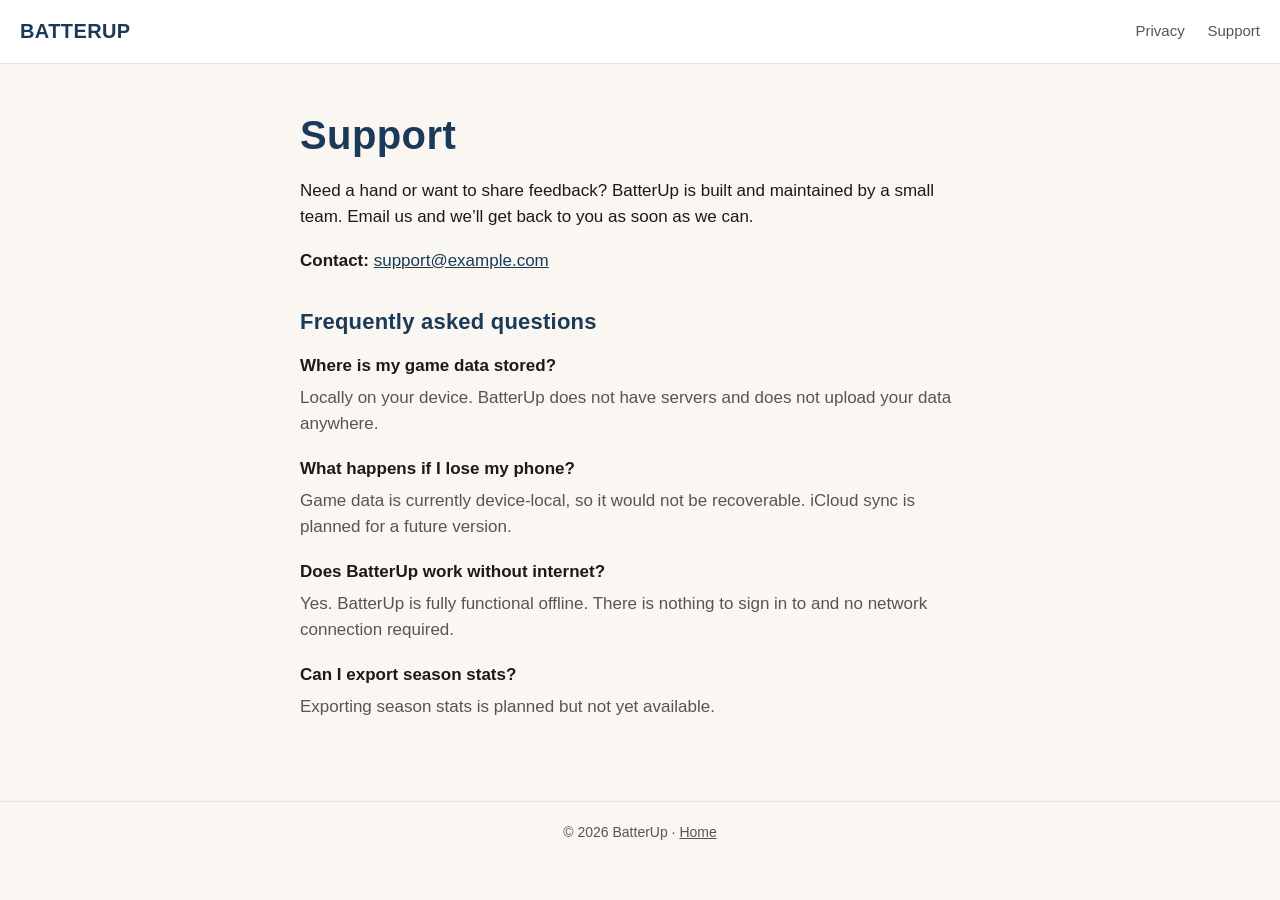
==== support.html @ 72a473d6 "Initial site: landing, privacy policy, and support pages Static site for hosting BatterUp's privacy " ====
<!DOCTYPE html>
<html lang="en">
<head>
<meta charset="utf-8">
<meta name="viewport" content="width=device-width, initial-scale=1">
<title>Support &mdash; BatterUp</title>
<meta name="description" content="Contact and FAQ for BatterUp.">
<link rel="stylesheet" href="style.css">
</head>
<body>
<header class="site">
  <a class="brand" href="index.html">BatterUp</a>
  <nav>
    <a href="privacy.html">Privacy</a>
    <a href="support.html">Support</a>
  </nav>
</header>

<main class="wrap">
  <h1>Support</h1>
  <p>
    Need a hand or want to share feedback? BatterUp is built and maintained by
    a small team. Email us and we&rsquo;ll get back to you as soon as we can.
  </p>

  <p>
    <strong>Contact:</strong>
    <a href="mailto:support@example.com">support@example.com</a>
  </p>

  <h2>Frequently asked questions</h2>
  <dl class="faq">
    <dt>Where is my game data stored?</dt>
    <dd>Locally on your device. BatterUp does not have servers and does not upload your data anywhere.</dd>

    <dt>What happens if I lose my phone?</dt>
    <dd>Game data is currently device-local, so it would not be recoverable. iCloud sync is planned for a future version.</dd>

    <dt>Does BatterUp work without internet?</dt>
    <dd>Yes. BatterUp is fully functional offline. There is nothing to sign in to and no network connection required.</dd>

    <dt>Can I export season stats?</dt>
    <dd>Exporting season stats is planned but not yet available.</dd>
  </dl>
</main>

<footer class="site">
  &copy; 2026 BatterUp &middot; <a href="index.html">Home</a>
</footer>
</body>
</html>
---- style.css ----
:root {
  --bg: #faf7f2;
  --surface: #ffffff;
  --text: #1a1a1a;
  --muted: #555555;
  --border: #e8e2d6;
  --accent: #1b3a57;
  --accent-hover: #2a517a;
}

* {
  box-sizing: border-box;
}

html {
  -webkit-text-size-adjust: 100%;
}

body {
  margin: 0;
  background: var(--bg);
  color: var(--text);
  font-family: -apple-system, BlinkMacSystemFont, "Segoe UI", Roboto, Helvetica, Arial, sans-serif;
  font-size: 17px;
  line-height: 1.55;
  -webkit-font-smoothing: antialiased;
}

.wrap {
  max-width: 720px;
  margin: 0 auto;
  padding: 24px 20px 48px;
}

header.site {
  display: flex;
  align-items: center;
  justify-content: space-between;
  padding: 16px 20px;
  border-bottom: 1px solid var(--border);
  background: var(--surface);
}

header.site .brand {
  font-family: "Helvetica Neue", "Arial Black", Impact, sans-serif;
  font-weight: 800;
  letter-spacing: 0.02em;
  text-transform: uppercase;
  color: var(--accent);
  font-size: 20px;
  text-decoration: none;
}

header.site nav a {
  color: var(--muted);
  text-decoration: none;
  margin-left: 18px;
  font-size: 15px;
}

header.site nav a:hover {
  color: var(--accent);
}

h1, h2, h3 {
  font-family: "Helvetica Neue", "Arial Black", Impact, sans-serif;
  font-weight: 800;
  letter-spacing: 0.01em;
  color: var(--accent);
  line-height: 1.15;
  margin: 1.6em 0 0.5em;
}

h1 {
  font-size: 34px;
  margin-top: 0.4em;
}

h2 {
  font-size: 22px;
}

h3 {
  font-size: 18px;
  color: var(--text);
}

p {
  margin: 0 0 1em;
  color: var(--text);
}

a {
  color: var(--accent);
}

a:hover {
  color: var(--accent-hover);
}

ul {
  padding-left: 1.2em;
}

li {
  margin-bottom: 0.4em;
}

.hero {
  text-align: center;
  padding: 32px 0 8px;
}

.diamond {
  width: 72px;
  height: 72px;
  background: var(--accent);
  transform: rotate(45deg);
  margin: 0 auto 28px;
  border-radius: 6px;
  position: relative;
}

.diamond::after {
  content: "";
  position: absolute;
  inset: 8px;
  border: 2px solid var(--bg);
  border-radius: 4px;
}

.lede {
  font-size: 19px;
  color: var(--muted);
  max-width: 560px;
  margin: 0 auto 28px;
}

.cards {
  display: grid;
  grid-template-columns: 1fr;
  gap: 14px;
  margin-top: 24px;
}

.card {
  display: block;
  padding: 18px 20px;
  background: var(--surface);
  border: 1px solid var(--border);
  border-radius: 10px;
  text-decoration: none;
  color: var(--text);
}

.card:hover {
  border-color: var(--accent);
}

.card .label {
  font-family: "Helvetica Neue", "Arial Black", Impact, sans-serif;
  text-transform: uppercase;
  letter-spacing: 0.04em;
  color: var(--accent);
  font-size: 14px;
  margin-bottom: 4px;
}

.card .desc {
  color: var(--muted);
  font-size: 15px;
}

.meta {
  color: var(--muted);
  font-size: 14px;
  margin-bottom: 24px;
}

.faq dt {
  font-weight: 700;
  margin-top: 18px;
  color: var(--text);
}

.faq dd {
  margin: 6px 0 0;
  color: var(--muted);
}

footer.site {
  border-top: 1px solid var(--border);
  padding: 20px;
  text-align: center;
  font-size: 14px;
  color: var(--muted);
}

footer.site a {
  color: var(--muted);
}

@media (min-width: 600px) {
  h1 { font-size: 40px; }
  .cards { grid-template-columns: 1fr 1fr; }
  .wrap { padding: 32px 20px 64px; }
}
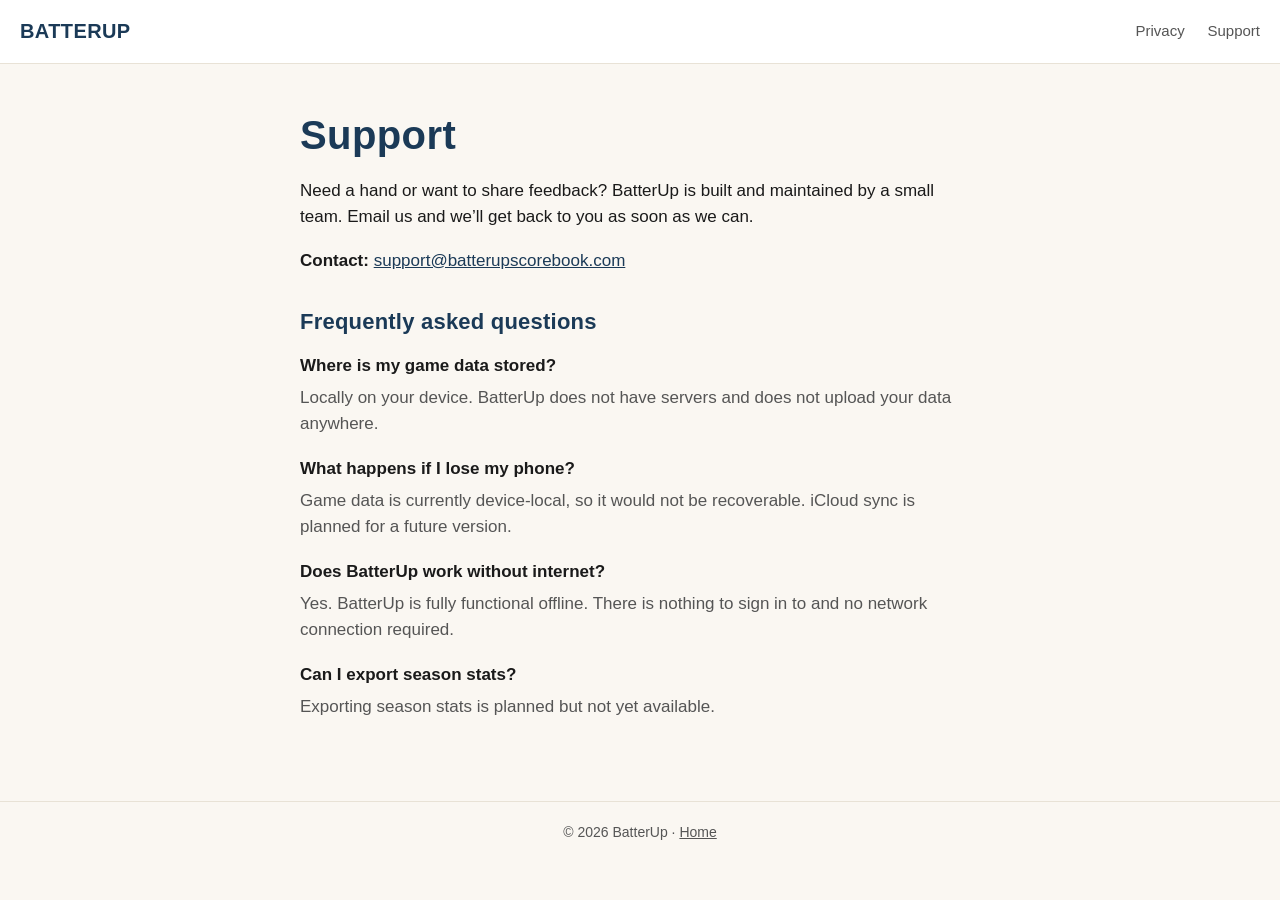
==== commit 1b289b26: "Use support@batterupscorebook.com in privacy and support pages" ====
--- a/support.html
+++ b/support.html
@@ -25,7 +25,7 @@
 
   <p>
     <strong>Contact:</strong>
-    <a href="mailto:support@example.com">support@example.com</a>
+    <a href="mailto:support@batterupscorebook.com">support@batterupscorebook.com</a>
   </p>
 
   <h2>Frequently asked questions</h2>
